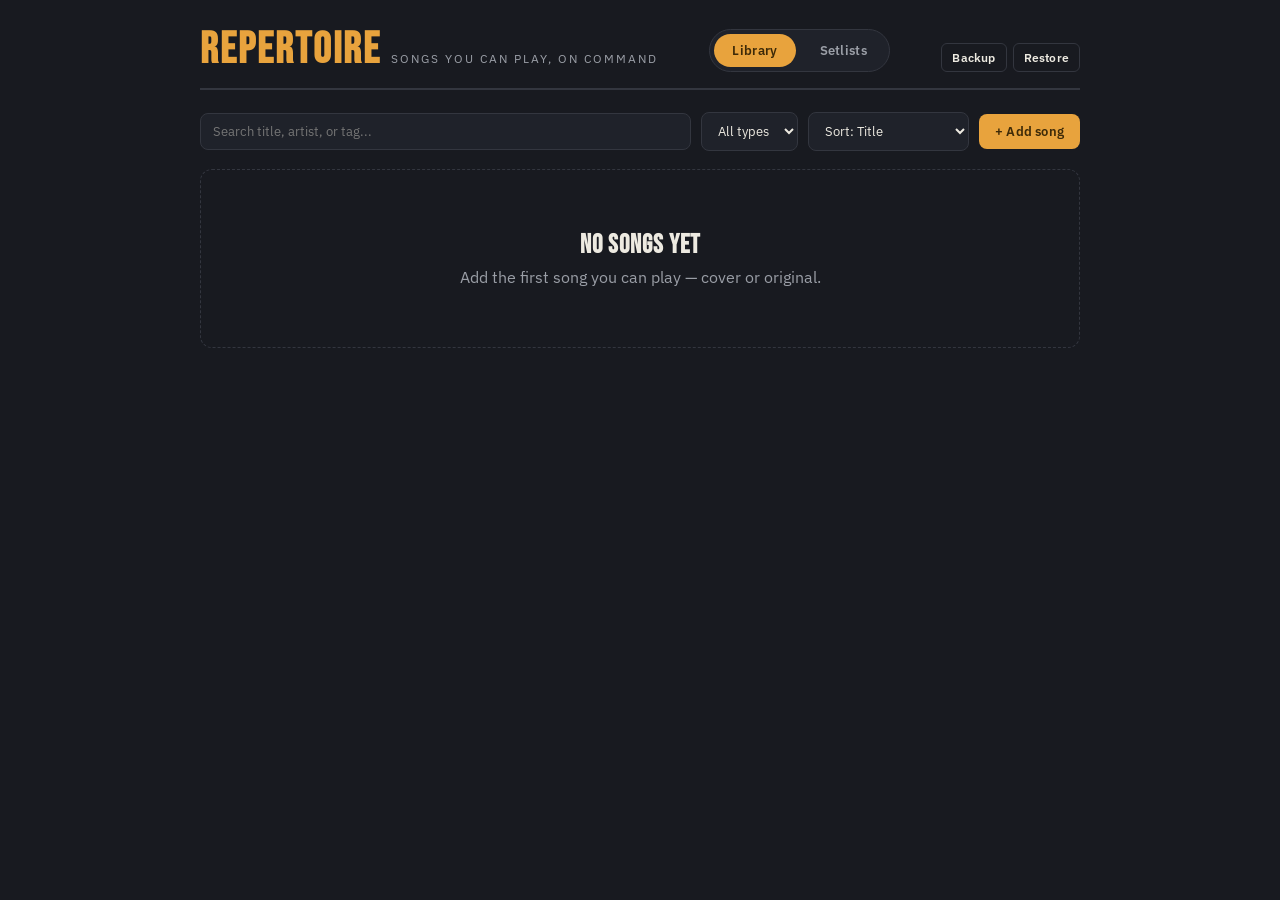
==== repertoire-app/index.html @ e0772010 "added app created with Claude setlist/repetoire tracking app" ====
<!DOCTYPE html>
<html lang="en">
<head>
<meta charset="UTF-8">
<meta name="viewport" content="width=device-width, initial-scale=1.0">
<title>Repertoire</title>
<link rel="manifest" href="manifest.json">
<meta name="theme-color" content="#181A20">
<link rel="apple-touch-icon" href="icon-192.png">
<meta name="apple-mobile-web-app-capable" content="yes">
<meta name="apple-mobile-web-app-status-bar-style" content="black-translucent">
<meta name="apple-mobile-web-app-title" content="Repertoire">
<link rel="preconnect" href="https://fonts.googleapis.com">
<link href="https://fonts.googleapis.com/css2?family=Bebas+Neue&family=IBM+Plex+Sans:wght@400;500;600;700&family=IBM+Plex+Mono:wght@500&display=swap" rel="stylesheet">
<style>
  :root{
    --bg:#181A20;
    --panel:#1F222A;
    --paper:#ECE4D3;
    --paper-line:#D8CDB4;
    --ink:#26221B;
    --ink-soft:#5B5346;
    --amber:#E8A33D;
    --amber-ink:#3D2A08;
    --red:#C2453A;
    --orange:#D9822B;
    --teal:#3E7C74;
    --green:#4F8F63;
    --line:#33363F;
    --line-soft:#2A2D35;
    --text:#EDEAE1;
    --text-dim:#9A9EA6;
    --radius:10px;
  }
  *{box-sizing:border-box;}
  body{
    margin:0;
    background:var(--bg);
    color:var(--text);
    font-family:'IBM Plex Sans',system-ui,sans-serif;
    -webkit-font-smoothing:antialiased;
  }
  .app{max-width:920px;margin:0 auto;padding:28px 20px 80px;}

  /* ---------- Header ---------- */
  header.top{
    display:flex;align-items:flex-end;justify-content:space-between;
    margin-bottom:22px;flex-wrap:wrap;gap:14px;
    border-bottom:2px solid var(--line);
    padding-bottom:16px;
  }
  .brand{display:flex;align-items:baseline;gap:10px;}
  .brand h1{
    font-family:'Bebas Neue',sans-serif;
    font-size:44px;
    letter-spacing:2px;
    margin:0;
    color:var(--amber);
    line-height:1;
  }
  .brand span.sub{
    font-size:12px;
    letter-spacing:2px;
    text-transform:uppercase;
    color:var(--text-dim);
  }
  nav.tabs{display:flex;gap:6px;background:var(--panel);padding:4px;border-radius:999px;border:1px solid var(--line);}
  nav.tabs button{
    border:none;background:transparent;color:var(--text-dim);
    font-family:'IBM Plex Sans';font-weight:600;font-size:13px;
    padding:8px 18px;border-radius:999px;cursor:pointer;
    letter-spacing:.3px;
  }
  nav.tabs button.active{background:var(--amber);color:var(--amber-ink);}

  /* ---------- Toolbar ---------- */
  .toolbar{
    display:flex;gap:10px;flex-wrap:wrap;align-items:center;margin-bottom:18px;
  }
  .toolbar input[type=text], .toolbar select{
    background:var(--panel);border:1px solid var(--line);color:var(--text);
    padding:9px 12px;border-radius:8px;font-family:'IBM Plex Sans';font-size:13px;
  }
  .toolbar input[type=text]{flex:1;min-width:160px;}
  .toolbar select{cursor:pointer;}
  .btn{
    border:none;cursor:pointer;font-family:'IBM Plex Sans';font-weight:600;font-size:13px;
    padding:9px 16px;border-radius:8px;letter-spacing:.2px;
  }
  .btn-primary{background:var(--amber);color:var(--amber-ink);}
  .btn-primary:hover{background:#f0ad4e;}
  .btn-ghost{background:transparent;border:1px solid var(--line);color:var(--text);}
  .btn-ghost:hover{border-color:var(--text-dim);}
  .btn-danger{background:transparent;border:1px solid var(--red);color:var(--red);}
  .btn-danger:hover{background:rgba(194,69,58,.12);}
  .btn-sm{padding:6px 10px;font-size:12px;border-radius:6px;}
  .btn-icon{
    border:none;background:transparent;color:var(--text-dim);cursor:pointer;
    padding:4px 8px;font-size:14px;border-radius:6px;
  }
  .btn-icon:hover{background:var(--line-soft);color:var(--text);}

  /* ---------- Song cards (setlist-paper look) ---------- */
  .song-card{
    background:var(--paper);color:var(--ink);
    border-radius:8px;padding:14px 16px;margin-bottom:10px;
    position:relative;
    border-left:5px solid var(--amber);
  }
  .song-card.type-original{border-left-color:var(--teal);}
  .song-row{display:flex;justify-content:space-between;align-items:flex-start;gap:14px;flex-wrap:wrap;}
  .song-title-block{min-width:200px;flex:1;}
  .song-title{font-family:'Bebas Neue';font-size:24px;letter-spacing:.5px;line-height:1;}
  .song-artist{font-size:13px;color:var(--ink-soft);margin-top:3px;}
  .song-meta{display:flex;gap:6px;margin-top:8px;flex-wrap:wrap;}
  .pill{
    font-size:10.5px;text-transform:uppercase;letter-spacing:.6px;
    padding:3px 8px;border-radius:999px;font-weight:600;
  }
  .pill-cover{background:rgba(232,163,61,.22);color:#7A4C0C;}
  .pill-original{background:rgba(62,124,116,.2);color:#1F4B44;}
  .pill-tag{background:rgba(38,34,27,.08);color:var(--ink-soft);}
  .song-actions{display:flex;gap:6px;align-items:center;flex-shrink:0;}

  /* Strength meter - signature element */
  .meter{display:flex;align-items:center;gap:10px;margin-top:10px;}
  .meter-bars{display:flex;gap:3px;}
  .meter-bar{width:16px;height:9px;border-radius:2px;opacity:.22;cursor:pointer;}
  .meter-bar.filled{opacity:1;}
  .meter-bar:nth-child(1){background:var(--red);}
  .meter-bar:nth-child(2){background:var(--orange);}
  .meter-bar:nth-child(3){background:var(--amber);}
  .meter-bar:nth-child(4){background:var(--teal);}
  .meter-bar:nth-child(5){background:var(--green);}
  .meter-label{font-size:11.5px;font-weight:600;color:var(--ink-soft);text-transform:uppercase;letter-spacing:.5px;}

  .links-row{display:flex;gap:14px;margin-top:10px;font-size:12.5px;}
  .links-row a, .links-row button.linklike{
    color:var(--ink);text-decoration:none;border-bottom:1px solid var(--ink);
    background:none;border-top:none;border-left:none;border-right:none;padding:0 0 1px;
    cursor:pointer;font-family:'IBM Plex Sans';font-weight:600;font-size:12.5px;
  }
  .lyrics-box{
    margin-top:12px;background:rgba(38,34,27,.05);border-radius:6px;padding:12px 14px;
    font-family:'IBM Plex Mono',monospace;font-size:12.5px;white-space:pre-wrap;
    max-height:260px;overflow-y:auto;line-height:1.6;
  }

  .empty{
    text-align:center;color:var(--text-dim);padding:60px 20px;
    border:1px dashed var(--line);border-radius:12px;
  }
  .empty h3{font-family:'Bebas Neue';font-size:26px;letter-spacing:1px;color:var(--text);margin:0 0 6px;}

  /* ---------- Modal ---------- */
  .overlay{
    position:fixed;inset:0;background:rgba(10,10,12,.6);
    display:flex;align-items:flex-start;justify-content:center;
    padding:40px 16px;overflow-y:auto;z-index:50;
  }
  .modal{
    background:var(--panel);border:1px solid var(--line);border-radius:12px;
    width:100%;max-width:560px;padding:24px;
  }
  .modal h2{font-family:'Bebas Neue';font-size:26px;letter-spacing:1px;margin:0 0 18px;color:var(--amber);}
  .field{margin-bottom:14px;}
  .field label{display:block;font-size:11.5px;text-transform:uppercase;letter-spacing:.6px;color:var(--text-dim);margin-bottom:5px;font-weight:600;}
  .field input[type=text], .field input[type=url], .field textarea, .field select{
    width:100%;background:var(--bg);border:1px solid var(--line);color:var(--text);
    padding:9px 11px;border-radius:7px;font-family:'IBM Plex Sans';font-size:13.5px;
  }
  .field textarea{font-family:'IBM Plex Mono',monospace;font-size:12.5px;min-height:120px;resize:vertical;}
  .type-toggle{display:flex;gap:8px;}
  .type-toggle button{
    flex:1;padding:9px;border-radius:7px;border:1px solid var(--line);background:var(--bg);
    color:var(--text-dim);cursor:pointer;font-weight:600;font-size:13px;
  }
  .type-toggle button.active-cover{background:rgba(232,163,61,.18);border-color:var(--amber);color:var(--amber);}
  .type-toggle button.active-original{background:rgba(62,124,116,.18);border-color:var(--teal);color:var(--teal);}
  .modal-actions{display:flex;justify-content:flex-end;gap:8px;margin-top:20px;}
  .row2{display:flex;gap:12px;}
  .row2>div{flex:1;}

  /* ---------- Setlists ---------- */
  .setlist-card{
    background:var(--panel);border:1px solid var(--line);border-radius:10px;
    padding:16px 18px;margin-bottom:10px;display:flex;justify-content:space-between;
    align-items:center;flex-wrap:wrap;gap:10px;cursor:pointer;
  }
  .setlist-card:hover{border-color:var(--amber);}
  .setlist-card h3{font-family:'Bebas Neue';font-size:22px;letter-spacing:.5px;margin:0;color:var(--text);}
  .setlist-card .count{font-size:12px;color:var(--text-dim);margin-top:3px;}

  .setlist-detail-header{display:flex;justify-content:space-between;align-items:center;margin-bottom:16px;flex-wrap:wrap;gap:10px;}
  .setlist-detail-header h2{font-family:'Bebas Neue';font-size:32px;letter-spacing:1px;color:var(--amber);margin:0;}
  .setlist-row{
    background:var(--paper);color:var(--ink);border-radius:8px;padding:10px 14px;
    display:flex;align-items:center;gap:12px;margin-bottom:8px;
  }
  .setlist-row .num{font-family:'Bebas Neue';font-size:20px;color:var(--ink-soft);width:26px;}
  .setlist-row .info{flex:1;min-width:0;}
  .setlist-row .info .t{font-weight:600;font-size:14.5px;}
  .setlist-row .info .a{font-size:12px;color:var(--ink-soft);}
  .add-song-row{display:flex;gap:8px;margin-top:16px;}
  .add-song-row select{flex:1;}

  @media print{
    body{background:#fff;color:#000;}
    header.top, .toolbar, .setlist-detail-header .btn, .add-song-row, .btn-icon, nav.tabs, .app > .toolbar{display:none !important;}
    .setlist-row{background:#fff;border:1px solid #ccc;color:#000;}
    .setlist-detail-header h2{color:#000;}
  }
  ::-webkit-scrollbar{width:8px;}
  ::-webkit-scrollbar-thumb{background:var(--line);border-radius:4px;}
</style>
</head>
<body>
<div class="app" id="app"></div>

<script>
const STRENGTH_LABELS = ["", "Rough", "Shaky", "Solid", "Tight", "Locked In"];

let state = {
  songs: [],
  setlists: [],
  view: "library",
  activeSetlistId: null,
  search: "",
  typeFilter: "all",
  sort: "title",
  modal: null,
  loading: true
};

async function loadData(){
  try{
    const s = localStorage.getItem('repertoire_songs');
    state.songs = s ? JSON.parse(s) : [];
  }catch(e){ state.songs = []; }
  try{
    const sl = localStorage.getItem('repertoire_setlists');
    state.setlists = sl ? JSON.parse(sl) : [];
  }catch(e){ state.setlists = []; }
  state.loading = false;
  render();
}

async function saveSongs(){
  try{ localStorage.setItem('repertoire_songs', JSON.stringify(state.songs)); }
  catch(e){ console.error('save songs failed', e); alert('Could not save — your browser storage may be full.'); }
}
async function saveSetlists(){
  try{ localStorage.setItem('repertoire_setlists', JSON.stringify(state.setlists)); }
  catch(e){ console.error('save setlists failed', e); alert('Could not save — your browser storage may be full.'); }
}

function exportData(){
  const data = {songs: state.songs, setlists: state.setlists, exportedAt: new Date().toISOString()};
  const blob = new Blob([JSON.stringify(data, null, 2)], {type:'application/json'});
  const url = URL.createObjectURL(blob);
  const a = document.createElement('a');
  a.href = url;
  a.download = `repertoire-backup-${new Date().toISOString().slice(0,10)}.json`;
  a.click();
  URL.revokeObjectURL(url);
}

function triggerImport(){
  document.getElementById('import-file-input').click();
}

function importData(fileInput){
  const file = fileInput.files[0];
  if(!file) return;
  const reader = new FileReader();
  reader.onload = (e) => {
    try{
      const data = JSON.parse(e.target.result);
      if(!Array.isArray(data.songs) || !Array.isArray(data.setlists)) throw new Error('bad format');
      if(state.songs.length && !confirm('This will replace your current library and setlists with the imported backup. Continue?')) return;
      state.songs = data.songs;
      state.setlists = data.setlists;
      saveSongs();
      saveSetlists();
      render();
    }catch(err){
      alert("Couldn't read that file — make sure it's a Repertoire backup JSON file.");
    }
  };
  reader.readAsText(file);
  fileInput.value = '';
}

function uid(){ return Date.now().toString(36) + Math.random().toString(36).slice(2,7); }
function esc(s){ return (s||"").replace(/[&<>"']/g, c => ({'&':'&amp;','<':'&lt;','>':'&gt;','"':'&quot;',"'":'&#39;'}[c])); }

function renderMeter(strength, songId, editable){
  let bars = "";
  for(let i=1;i<=5;i++){
    bars += `<div class="meter-bar ${i<=strength?'filled':''}" ${editable?`onclick="setStrength('${songId}',${i})"`:''}></div>`;
  }
  return `<div class="meter">
    <div class="meter-bars">${bars}</div>
    <div class="meter-label">${STRENGTH_LABELS[strength] || "Unrated"}</div>
  </div>`;
}

function setStrength(id, val){
  const song = state.songs.find(s=>s.id===id);
  if(!song) return;
  song.strength = song.strength === val ? val : val;
  saveSongs();
  render();
}

function getFilteredSongs(){
  let list = [...state.songs];
  if(state.search.trim()){
    const q = state.search.toLowerCase();
    list = list.filter(s =>
      s.title.toLowerCase().includes(q) ||
      s.artist.toLowerCase().includes(q) ||
      (s.tags||[]).some(t=>t.toLowerCase().includes(q))
    );
  }
  if(state.typeFilter !== "all"){
    list = list.filter(s => s.type === state.typeFilter);
  }
  if(state.sort === "title") list.sort((a,b)=>a.title.localeCompare(b.title));
  else if(state.sort === "artist") list.sort((a,b)=>a.artist.localeCompare(b.artist));
  else if(state.sort === "strength-desc") list.sort((a,b)=>b.strength-a.strength);
  else if(state.sort === "strength-asc") list.sort((a,b)=>a.strength-b.strength);
  return list;
}

function render(){
  const app = document.getElementById('app');
  if(state.loading){
    app.innerHTML = `<div class="empty">Loading your repertoire…</div>`;
    return;
  }

  let html = `
    <header class="top">
      <div class="brand">
        <h1>REPERTOIRE</h1>
        <span class="sub">songs you can play, on command</span>
      </div>
      <nav class="tabs">
        <button class="${state.view==='library'?'active':''}" onclick="switchView('library')">Library</button>
        <button class="${state.view==='setlists'||state.view==='setlist-detail'?'active':''}" onclick="switchView('setlists')">Setlists</button>
      </nav>
      <div style="display:flex;gap:6px;">
        <button class="btn btn-ghost btn-sm" onclick="exportData()" title="Download a backup of your data">Backup</button>
        <button class="btn btn-ghost btn-sm" onclick="triggerImport()" title="Restore from a backup file">Restore</button>
        <input type="file" id="import-file-input" accept="application/json" style="display:none" onchange="importData(this)">
      </div>
    </header>
  `;

  if(state.view === 'library') html += renderLibrary();
  else if(state.view === 'setlists') html += renderSetlists();
  else if(state.view === 'setlist-detail') html += renderSetlistDetail();

  if(state.modal === 'song') html += renderSongModal();
  if(state.modal === 'setlist') html += renderSetlistModal();

  app.innerHTML = html;
}

function renderLibrary(){
  const songs = getFilteredSongs();
  let html = `
    <div class="toolbar">
      <input type="text" placeholder="Search title, artist, or tag..." value="${esc(state.search)}" oninput="state.search=this.value;render()">
      <select onchange="state.typeFilter=this.value;render()">
        <option value="all" ${state.typeFilter==='all'?'selected':''}>All types</option>
        <option value="cover" ${state.typeFilter==='cover'?'selected':''}>Covers</option>
        <option value="original" ${state.typeFilter==='original'?'selected':''}>Originals</option>
      </select>
      <select onchange="state.sort=this.value;render()">
        <option value="title" ${state.sort==='title'?'selected':''}>Sort: Title</option>
        <option value="artist" ${state.sort==='artist'?'selected':''}>Sort: Artist</option>
        <option value="strength-desc" ${state.sort==='strength-desc'?'selected':''}>Sort: Strongest first</option>
        <option value="strength-asc" ${state.sort==='strength-asc'?'selected':''}>Sort: Weakest first</option>
      </select>
      <button class="btn btn-primary" onclick="openSongModal()">+ Add song</button>
    </div>
  `;

  if(songs.length === 0){
    html += `<div class="empty"><h3>No songs yet</h3>Add the first song you can play — cover or original.</div>`;
    return html;
  }

  songs.forEach(song => {
    const tags = (song.tags||[]).map(t=>`<span class="pill pill-tag">#${esc(t)}</span>`).join('');
    html += `
      <div class="song-card type-${song.type}">
        <div class="song-row">
          <div class="song-title-block">
            <div class="song-title">${esc(song.title)}</div>
            <div class="song-artist">${esc(song.artist)}${song.key ? ' · Key of ' + esc(song.key) : ''}</div>
            <div class="song-meta">
              <span class="pill pill-${song.type}">${song.type}</span>
              ${tags}
            </div>
            ${renderMeter(song.strength, song.id, true)}
            <div class="links-row">
              ${song.tabUrl ? `<a href="${esc(song.tabUrl)}" target="_blank" rel="noopener">Tab / chords ↗</a>` : ''}
              ${song.lyrics ? `<button class="linklike" onclick="toggleLyrics('${song.id}')">${song.showLyrics? 'Hide lyrics' : 'Show lyrics'}</button>` : ''}
            </div>
            ${song.showLyrics && song.lyrics ? `<div class="lyrics-box">${esc(song.lyrics)}</div>` : ''}
          </div>
          <div class="song-actions">
            <button class="btn-icon" onclick="openSongModal('${song.id}')" title="Edit">Edit</button>
            <button class="btn-icon" onclick="deleteSong('${song.id}')" title="Delete">Delete</button>
          </div>
        </div>
      </div>
    `;
  });

  return html;
}

function toggleLyrics(id){
  const song = state.songs.find(s=>s.id===id);
  song.showLyrics = !song.showLyrics;
  render();
}

function deleteSong(id){
  if(!confirm('Remove this song from your repertoire?')) return;
  state.songs = state.songs.filter(s=>s.id!==id);
  state.setlists.forEach(sl => sl.songIds = sl.songIds.filter(sid=>sid!==id));
  saveSongs();
  saveSetlists();
  render();
}

function openSongModal(id){
  state.modal = 'song';
  state.editingSongId = id || null;
  render();
}

function renderSongModal(){
  const editing = state.editingSongId ? state.songs.find(s=>s.id===state.editingSongId) : null;
  const d = editing || {title:'',artist:'',type:'cover',strength:1,tabUrl:'',lyrics:'',tags:[],key:''};
  return `
    <div class="overlay" onclick="if(event.target===this) closeModal()">
      <div class="modal">
        <h2>${editing ? 'Edit song' : 'Add a song'}</h2>
        <div class="field">
          <label>Title</label>
          <input type="text" id="f-title" value="${esc(d.title)}" placeholder="Wonderwall">
        </div>
        <div class="row2">
          <div class="field">
            <label>Artist</label>
            <input type="text" id="f-artist" value="${esc(d.artist)}" placeholder="Oasis">
          </div>
          <div class="field">
            <label>Key (optional)</label>
            <input type="text" id="f-key" value="${esc(d.key)}" placeholder="G">
          </div>
        </div>
        <div class="field">
          <label>Type</label>
          <div class="type-toggle">
            <button type="button" id="btn-cover" class="${d.type==='cover'?'active-cover':''}" onclick="setModalType('cover')">Cover</button>
            <button type="button" id="btn-original" class="${d.type==='original'?'active-original':''}" onclick="setModalType('original')">Original</button>
          </div>
        </div>
        <div class="field">
          <label>How well do you know it?</label>
          ${renderMeter(d.strength, 'modal', false).replace(/onclick="[^"]*"/g,'').replace(/meter-bar /g, 'meter-bar clickable ')}
          <div id="modal-meter" style="margin-top:6px;">
            ${[1,2,3,4,5].map(i=>`<button type="button" class="btn-sm btn-ghost" style="margin-right:4px;${d.strength===i?'border-color:var(--amber);color:var(--amber);':''}" onclick="setModalStrength(${i})">${i}</button>`).join('')} <span id="modal-strength-label" style="font-size:12px;color:var(--text-dim);">${STRENGTH_LABELS[d.strength]}</span>
          </div>
        </div>
        <div class="field">
          <label>Tags (comma separated)</label>
          <input type="text" id="f-tags" value="${esc((d.tags||[]).join(', '))}" placeholder="rock, 90s, singalong">
        </div>
        <div class="field">
          <label>Tab / chords link</label>
          <input type="url" id="f-taburl" value="${esc(d.tabUrl)}" placeholder="https://...">
        </div>
        <div class="field">
          <label>Lyrics (optional)</label>
          <textarea id="f-lyrics" placeholder="Paste lyrics or chord chart here...">${esc(d.lyrics)}</textarea>
        </div>
        <div class="modal-actions">
          <button class="btn btn-ghost" onclick="closeModal()">Cancel</button>
          <button class="btn btn-primary" onclick="saveSongForm()">Save song</button>
        </div>
      </div>
    </div>
  `;
}

let modalType = null;
let modalStrength = null;

function setModalType(t){
  modalType = t;
  document.getElementById('btn-cover').className = t==='cover' ? 'active-cover' : '';
  document.getElementById('btn-original').className = t==='original' ? 'active-original' : '';
}
function setModalStrength(v){
  modalStrength = v;
  document.getElementById('modal-strength-label').textContent = STRENGTH_LABELS[v];
  const btns = document.querySelectorAll('#modal-meter .btn-sm');
  btns.forEach((b,i)=>{ b.style.borderColor = (i+1===v) ? 'var(--amber)' : ''; b.style.color = (i+1===v) ? 'var(--amber)' : ''; });
}

function saveSongForm(){
  const title = document.getElementById('f-title').value.trim();
  if(!title){ alert('Give the song a title.'); return; }
  const artist = document.getElementById('f-artist').value.trim();
  const key = document.getElementById('f-key').value.trim();
  const tags = document.getElementById('f-tags').value.split(',').map(t=>t.trim()).filter(Boolean);
  const tabUrl = document.getElementById('f-taburl').value.trim();
  const lyrics = document.getElementById('f-lyrics').value;
  const editing = state.editingSongId ? state.songs.find(s=>s.id===state.editingSongId) : null;
  const type = modalType || (editing ? editing.type : 'cover');
  const strength = modalStrength || (editing ? editing.strength : 1);

  if(editing){
    Object.assign(editing, {title, artist, key, tags, tabUrl, lyrics, type, strength});
  } else {
    state.songs.push({id: uid(), title, artist, key, tags, tabUrl, lyrics, type, strength, showLyrics:false});
  }
  saveSongs();
  modalType = null; modalStrength = null;
  closeModal();
}

function closeModal(){
  state.modal = null;
  state.editingSongId = null;
  modalType = null; modalStrength = null;
  render();
}

/* ---------- Setlists ---------- */

function switchView(v){
  state.view = v;
  state.activeSetlistId = null;
  render();
}

function renderSetlists(){
  let html = `
    <div class="toolbar">
      <div style="flex:1;"></div>
      <button class="btn btn-primary" onclick="openSetlistModal()">+ New setlist</button>
    </div>
  `;
  if(state.setlists.length === 0){
    html += `<div class="empty"><h3>No setlists yet</h3>Group songs together for a show, rehearsal, or open mic.</div>`;
    return html;
  }
  state.setlists.forEach(sl => {
    html += `
      <div class="setlist-card" onclick="openSetlist('${sl.id}')">
        <div>
          <h3>${esc(sl.name)}</h3>
          <div class="count">${sl.songIds.length} song${sl.songIds.length!==1?'s':''}</div>
        </div>
        <div class="song-actions" onclick="event.stopPropagation()">
          <button class="btn-icon" onclick="deleteSetlist('${sl.id}')">Delete</button>
        </div>
      </div>
    `;
  });
  return html;
}

function openSetlistModal(){
  state.modal = 'setlist';
  render();
}

function renderSetlistModal(){
  return `
    <div class="overlay" onclick="if(event.target===this) closeModal()">
      <div class="modal" style="max-width:420px;">
        <h2>New setlist</h2>
        <div class="field">
          <label>Name</label>
          <input type="text" id="f-setlist-name" placeholder="Sarah's Wedding — June">
        </div>
        <div class="modal-actions">
          <button class="btn btn-ghost" onclick="closeModal()">Cancel</button>
          <button class="btn btn-primary" onclick="createSetlist()">Create</button>
        </div>
      </div>
    </div>
  `;
}

function createSetlist(){
  const name = document.getElementById('f-setlist-name').value.trim();
  if(!name){ alert('Give the setlist a name.'); return; }
  const sl = {id: uid(), name, songIds: []};
  state.setlists.push(sl);
  saveSetlists();
  state.modal = null;
  state.view = 'setlist-detail';
  state.activeSetlistId = sl.id;
  render();
}

function deleteSetlist(id){
  if(!confirm('Delete this setlist? Songs stay in your library.')) return;
  state.setlists = state.setlists.filter(s=>s.id!==id);
  saveSetlists();
  render();
}

function openSetlist(id){
  state.view = 'setlist-detail';
  state.activeSetlistId = id;
  render();
}

function renderSetlistDetail(){
  const sl = state.setlists.find(s=>s.id===state.activeSetlistId);
  if(!sl){ state.view='setlists'; return renderSetlists(); }

  let html = `
    <div class="setlist-detail-header">
      <div>
        <button class="btn btn-ghost btn-sm" onclick="switchView('setlists')">&larr; Back</button>
      </div>
      <h2>${esc(sl.name)}</h2>
      <button class="btn btn-ghost" onclick="window.print()">Print</button>
    </div>
  `;

  if(sl.songIds.length === 0){
    html += `<div class="empty"><h3>Empty setlist</h3>Add songs from your library below.</div>`;
  } else {
    sl.songIds.forEach((sid, idx) => {
      const song = state.songs.find(s=>s.id===sid);
      if(!song) return;
      html += `
        <div class="setlist-row">
          <div class="num">${idx+1}</div>
          <div class="info">
            <div class="t">${esc(song.title)}</div>
            <div class="a">${esc(song.artist)}</div>
          </div>
          ${renderMeter(song.strength, song.id, false)}
          <div class="song-actions">
            <button class="btn-icon" onclick="moveSong('${sl.id}',${idx},-1)" ${idx===0?'disabled style="opacity:.3"':''}>&uarr;</button>
            <button class="btn-icon" onclick="moveSong('${sl.id}',${idx},1)" ${idx===sl.songIds.length-1?'disabled style="opacity:.3"':''}>&darr;</button>
            <button class="btn-icon" onclick="removeFromSetlist('${sl.id}','${sid}')">Remove</button>
          </div>
        </div>
      `;
    });
  }

  const available = state.songs.filter(s => !sl.songIds.includes(s.id));
  html += `
    <div class="add-song-row">
      <select id="add-song-select">
        <option value="">${available.length ? 'Add a song from your library...' : 'All songs already added'}</option>
        ${available.map(s=>`<option value="${s.id}">${esc(s.title)} — ${esc(s.artist)}</option>`).join('')}
      </select>
      <button class="btn btn-primary" onclick="addToSetlist('${sl.id}')">Add</button>
    </div>
  `;

  return html;
}

function addToSetlist(slId){
  const sel = document.getElementById('add-song-select');
  const songId = sel.value;
  if(!songId) return;
  const sl = state.setlists.find(s=>s.id===slId);
  sl.songIds.push(songId);
  saveSetlists();
  render();
}

function removeFromSetlist(slId, songId){
  const sl = state.setlists.find(s=>s.id===slId);
  sl.songIds = sl.songIds.filter(id=>id!==songId);
  saveSetlists();
  render();
}

function moveSong(slId, idx, dir){
  const sl = state.setlists.find(s=>s.id===slId);
  const newIdx = idx + dir;
  if(newIdx < 0 || newIdx >= sl.songIds.length) return;
  [sl.songIds[idx], sl.songIds[newIdx]] = [sl.songIds[newIdx], sl.songIds[idx]];
  saveSetlists();
  render();
}

loadData();

if('serviceWorker' in navigator){
  window.addEventListener('load', () => {
    navigator.serviceWorker.register('sw.js').catch(()=>{});
  });
}
</script>
</body>
</html>
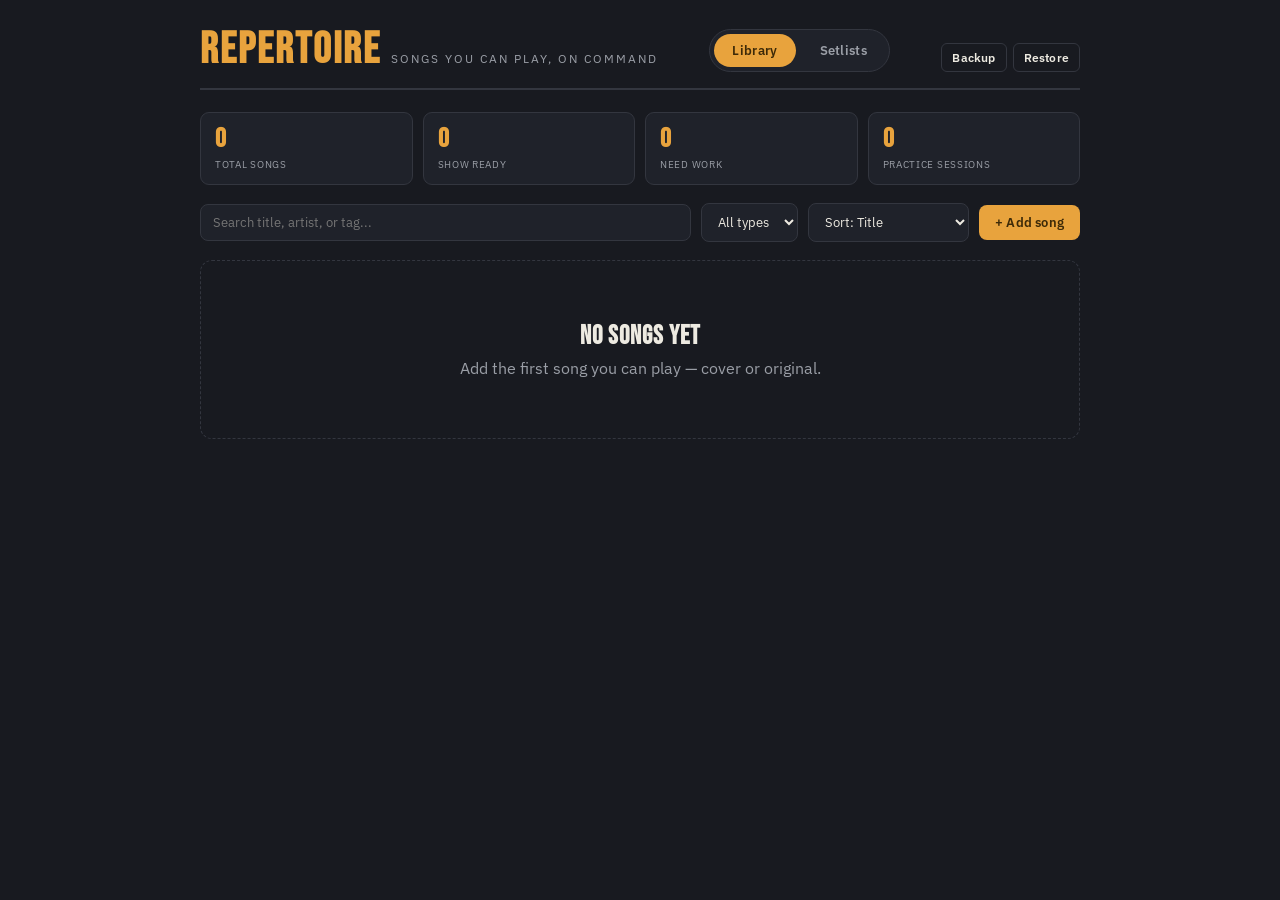
==== commit 74dd1223: "Improve Repertoire progress tracking and setlists" ====
--- a/repertoire-app/index.html
+++ b/repertoire-app/index.html
@@ -152,6 +152,13 @@
   }
   .empty h3{font-family:'Bebas Neue';font-size:26px;letter-spacing:1px;color:var(--text);margin:0 0 6px;}
 
+  .stats{display:grid;grid-template-columns:repeat(4,1fr);gap:10px;margin-bottom:18px;}
+  .stat{background:var(--panel);border:1px solid var(--line);border-radius:9px;padding:13px 14px;}
+  .stat strong{display:block;font-family:'Bebas Neue';font-size:27px;line-height:1;color:var(--amber);}
+  .stat span{display:block;margin-top:5px;color:var(--text-dim);font-size:10px;letter-spacing:.7px;text-transform:uppercase;}
+  .practice-meta{font-size:11px;color:var(--ink-soft);margin-top:8px;}
+  .needs-work{border-left-color:var(--red);}
+
   /* ---------- Modal ---------- */
   .overlay{
     position:fixed;inset:0;background:rgba(10,10,12,.6);
@@ -204,6 +211,13 @@
   .add-song-row{display:flex;gap:8px;margin-top:16px;}
   .add-song-row select{flex:1;}
 
+  @media(max-width:640px){
+    .stats{grid-template-columns:repeat(2,1fr)}
+    .app{padding:18px 12px 70px}
+    .brand{display:block}.brand h1{font-size:38px}.brand span.sub{display:block;margin-top:5px}
+    nav.tabs{width:100%}nav.tabs button{flex:1}
+    .song-actions{width:100%;justify-content:flex-end}
+  }
   @media print{
     body{background:#fff;color:#000;}
     header.top, .toolbar, .setlist-detail-header .btn, .add-song-row, .btn-icon, nav.tabs, .app > .toolbar{display:none !important;}
@@ -308,9 +322,40 @@
 function setStrength(id, val){
   const song = state.songs.find(s=>s.id===id);
   if(!song) return;
-  song.strength = song.strength === val ? val : val;
+  song.strength = val;
+  song.updatedAt = new Date().toISOString();
   saveSongs();
   render();
+}
+
+function markPracticed(id){
+  const song = state.songs.find(s=>s.id===id);
+  if(!song) return;
+  song.lastPracticed = new Date().toISOString();
+  song.practiceCount = (song.practiceCount || 0) + 1;
+  saveSongs();
+  render();
+}
+
+function dayLabel(iso){
+  if(!iso) return 'Never practiced';
+  const days = Math.floor((Date.now() - new Date(iso).getTime()) / 86400000);
+  if(days <= 0) return 'Practiced today';
+  if(days === 1) return 'Practiced yesterday';
+  return `Practiced ${days} days ago`;
+}
+
+function renderStats(){
+  const total = state.songs.length;
+  const ready = state.songs.filter(s=>(s.strength||0)>=4).length;
+  const learning = state.songs.filter(s=>(s.strength||0)<4).length;
+  const practiced = state.songs.reduce((n,s)=>n+(s.practiceCount||0),0);
+  return `<div class="stats">
+    <div class="stat"><strong>${total}</strong><span>Total songs</span></div>
+    <div class="stat"><strong>${ready}</strong><span>Show ready</span></div>
+    <div class="stat"><strong>${learning}</strong><span>Need work</span></div>
+    <div class="stat"><strong>${practiced}</strong><span>Practice sessions</span></div>
+  </div>`;
 }
 
 function getFilteredSongs(){
@@ -370,7 +415,7 @@
 
 function renderLibrary(){
   const songs = getFilteredSongs();
-  let html = `
+  let html = renderStats() + `
     <div class="toolbar">
       <input type="text" placeholder="Search title, artist, or tag..." value="${esc(state.search)}" oninput="state.search=this.value;render()">
       <select onchange="state.typeFilter=this.value;render()">
@@ -396,7 +441,7 @@
   songs.forEach(song => {
     const tags = (song.tags||[]).map(t=>`<span class="pill pill-tag">#${esc(t)}</span>`).join('');
     html += `
-      <div class="song-card type-${song.type}">
+      <div class="song-card type-${song.type} ${(song.strength||0)<3?'needs-work':''}">
         <div class="song-row">
           <div class="song-title-block">
             <div class="song-title">${esc(song.title)}</div>
@@ -406,6 +451,7 @@
               ${tags}
             </div>
             ${renderMeter(song.strength, song.id, true)}
+            <div class="practice-meta">${dayLabel(song.lastPracticed)} · ${song.practiceCount||0} session${song.practiceCount===1?'':'s'}</div>
             <div class="links-row">
               ${song.tabUrl ? `<a href="${esc(song.tabUrl)}" target="_blank" rel="noopener">Tab / chords ↗</a>` : ''}
               ${song.lyrics ? `<button class="linklike" onclick="toggleLyrics('${song.id}')">${song.showLyrics? 'Hide lyrics' : 'Show lyrics'}</button>` : ''}
@@ -413,6 +459,7 @@
             ${song.showLyrics && song.lyrics ? `<div class="lyrics-box">${esc(song.lyrics)}</div>` : ''}
           </div>
           <div class="song-actions">
+            <button class="btn btn-primary btn-sm" onclick="markPracticed('${song.id}')" title="Log a practice session">Practiced</button>
             <button class="btn-icon" onclick="openSongModal('${song.id}')" title="Edit">Edit</button>
             <button class="btn-icon" onclick="deleteSong('${song.id}')" title="Delete">Delete</button>
           </div>
@@ -569,7 +616,7 @@
       <div class="setlist-card" onclick="openSetlist('${sl.id}')">
         <div>
           <h3>${esc(sl.name)}</h3>
-          <div class="count">${sl.songIds.length} song${sl.songIds.length!==1?'s':''}</div>
+          <div class="count">${sl.songIds.length} song${sl.songIds.length!==1?'s':''}${sl.date?' · '+esc(sl.date):''}${sl.venue?' · '+esc(sl.venue):''}</div>
         </div>
         <div class="song-actions" onclick="event.stopPropagation()">
           <button class="btn-icon" onclick="deleteSetlist('${sl.id}')">Delete</button>
@@ -594,6 +641,11 @@
           <label>Name</label>
           <input type="text" id="f-setlist-name" placeholder="Sarah's Wedding — June">
         </div>
+        <div class="row2">
+          <div class="field"><label>Date (optional)</label><input type="text" id="f-setlist-date" placeholder="2026-09-12"></div>
+          <div class="field"><label>Venue (optional)</label><input type="text" id="f-setlist-venue" placeholder="The Holland Project"></div>
+        </div>
+        <div class="field"><label>Show notes</label><textarea id="f-setlist-notes" placeholder="Tuning, gear, changeovers, reminders..."></textarea></div>
         <div class="modal-actions">
           <button class="btn btn-ghost" onclick="closeModal()">Cancel</button>
           <button class="btn btn-primary" onclick="createSetlist()">Create</button>
@@ -606,7 +658,10 @@
 function createSetlist(){
   const name = document.getElementById('f-setlist-name').value.trim();
   if(!name){ alert('Give the setlist a name.'); return; }
-  const sl = {id: uid(), name, songIds: []};
+  const date = document.getElementById('f-setlist-date').value.trim();
+  const venue = document.getElementById('f-setlist-venue').value.trim();
+  const notes = document.getElementById('f-setlist-notes').value.trim();
+  const sl = {id: uid(), name, date, venue, notes, songIds: []};
   state.setlists.push(sl);
   saveSetlists();
   state.modal = null;
@@ -640,6 +695,8 @@
       <h2>${esc(sl.name)}</h2>
       <button class="btn btn-ghost" onclick="window.print()">Print</button>
     </div>
+    ${(sl.date||sl.venue)?`<div style="color:var(--text-dim);margin:-8px 0 18px;text-align:center">${esc(sl.date||'')}${sl.date&&sl.venue?' · ':''}${esc(sl.venue||'')}</div>`:''}
+    ${sl.notes?`<div class="lyrics-box" style="margin-bottom:18px;color:var(--text)">${esc(sl.notes)}</div>`:''}
   `;
 
   if(sl.songIds.length === 0){
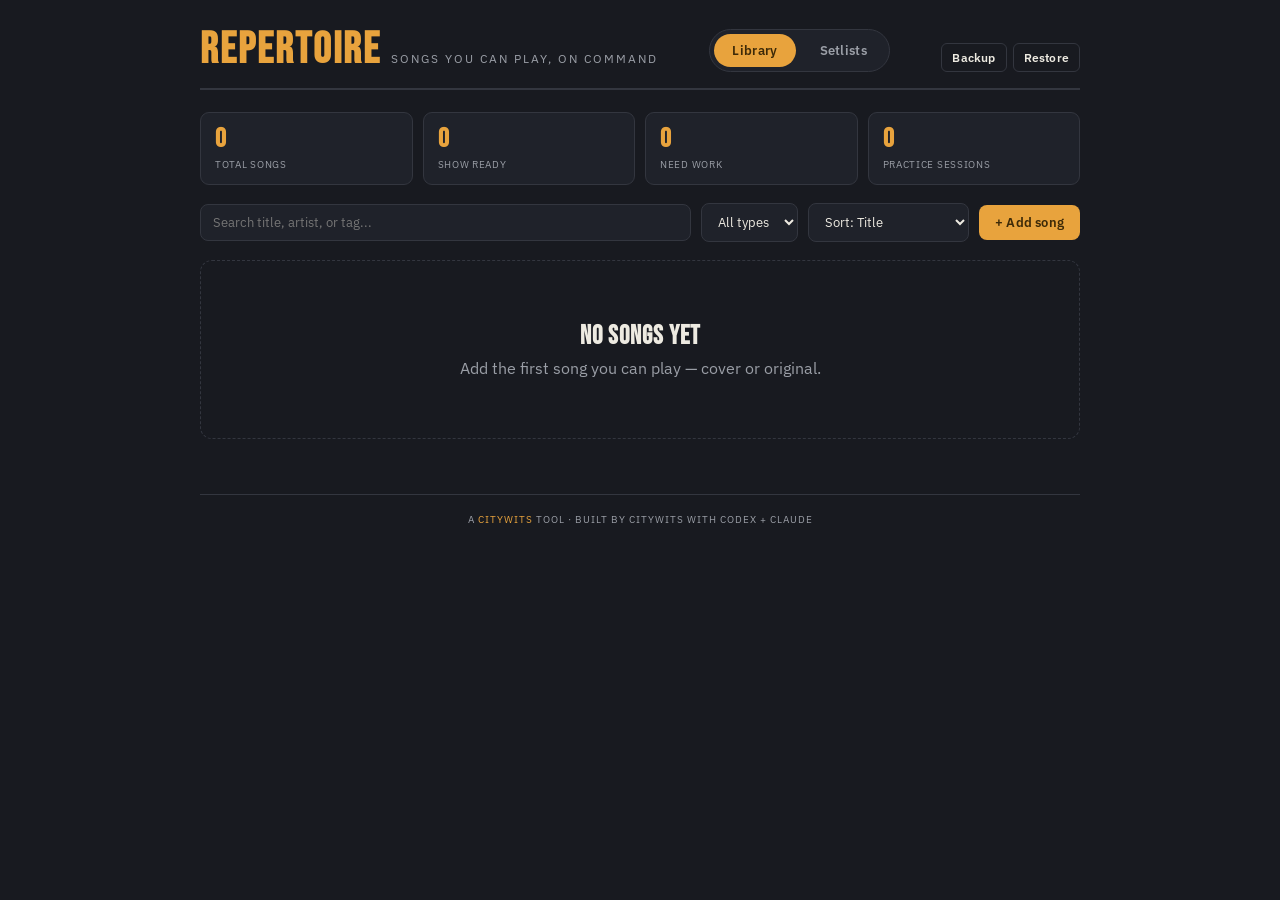
==== commit 898754ac: "Credit Citywits, Codex, and Claude in Repertoire" ====
--- a/repertoire-app/index.html
+++ b/repertoire-app/index.html
@@ -77,11 +77,11 @@
   .toolbar{
     display:flex;gap:10px;flex-wrap:wrap;align-items:center;margin-bottom:18px;
   }
-  .toolbar input[type=text], .toolbar select{
+  .toolbar input[type=text], .toolbar input[type=search], .toolbar select{
     background:var(--panel);border:1px solid var(--line);color:var(--text);
     padding:9px 12px;border-radius:8px;font-family:'IBM Plex Sans';font-size:13px;
   }
-  .toolbar input[type=text]{flex:1;min-width:160px;}
+  .toolbar input[type=text], .toolbar input[type=search]{flex:1;min-width:160px;}
   .toolbar select{cursor:pointer;}
   .btn{
     border:none;cursor:pointer;font-family:'IBM Plex Sans';font-weight:600;font-size:13px;
@@ -125,7 +125,7 @@
   /* Strength meter - signature element */
   .meter{display:flex;align-items:center;gap:10px;margin-top:10px;}
   .meter-bars{display:flex;gap:3px;}
-  .meter-bar{width:16px;height:9px;border-radius:2px;opacity:.22;cursor:pointer;}
+  .meter-bar{width:12px;height:9px;border-radius:2px;opacity:.22;cursor:pointer;}
   .meter-bar.filled{opacity:1;}
   .meter-bar:nth-child(1){background:var(--red);}
   .meter-bar:nth-child(2){background:var(--orange);}
@@ -135,6 +135,10 @@
   .meter-label{font-size:11.5px;font-weight:600;color:var(--ink-soft);text-transform:uppercase;letter-spacing:.5px;}
 
   .links-row{display:flex;gap:14px;margin-top:10px;font-size:12.5px;}
+  .resource-finder{margin:14px 0;padding:13px;border:1px solid var(--line);border-radius:8px;background:rgba(232,163,61,.06);}
+  .resource-finder p{margin:0 0 10px;color:var(--text-dim);font-size:12px;line-height:1.45;}
+  .search-buttons{display:flex;gap:7px;flex-wrap:wrap;}
+  .saved-version{display:inline-block;margin-top:7px;font-size:10.5px;font-weight:700;letter-spacing:.45px;text-transform:uppercase;color:#6b4310;background:rgba(232,163,61,.2);padding:3px 7px;border-radius:4px;}
   .links-row a, .links-row button.linklike{
     color:var(--ink);text-decoration:none;border-bottom:1px solid var(--ink);
     background:none;border-top:none;border-left:none;border-right:none;padding:0 0 1px;
@@ -158,6 +162,9 @@
   .stat span{display:block;margin-top:5px;color:var(--text-dim);font-size:10px;letter-spacing:.7px;text-transform:uppercase;}
   .practice-meta{font-size:11px;color:var(--ink-soft);margin-top:8px;}
   .needs-work{border-left-color:var(--red);}
+  .made-by{margin:55px 0 0;padding-top:18px;border-top:1px solid var(--line);text-align:center;color:var(--text-dim);font-size:10px;letter-spacing:1px;text-transform:uppercase;}
+  .made-by a{color:var(--amber);text-decoration:none;}
+  .made-by a:hover,.made-by a:focus-visible{text-decoration:underline;}
 
   /* ---------- Modal ---------- */
   .overlay{
@@ -232,7 +239,7 @@
 <div class="app" id="app"></div>
 
 <script>
-const STRENGTH_LABELS = ["", "Rough", "Shaky", "Solid", "Tight", "Locked In"];
+const STRENGTH_LABELS = ["Starting", "Learning", "Taking Shape", "Reliable", "Show Ready"];
 
 let state = {
   songs: [],
@@ -250,6 +257,9 @@
   try{
     const s = localStorage.getItem('repertoire_songs');
     state.songs = s ? JSON.parse(s) : [];
+    state.songs.forEach(song => {
+      if(typeof song.confidence !== 'number') song.confidence = Math.max(0, Math.min(100, (song.strength || 1) * 20));
+    });
   }catch(e){ state.songs = []; }
   try{
     const sl = localStorage.getItem('repertoire_setlists');
@@ -308,21 +318,34 @@
 function uid(){ return Date.now().toString(36) + Math.random().toString(36).slice(2,7); }
 function esc(s){ return (s||"").replace(/[&<>"']/g, c => ({'&':'&amp;','<':'&lt;','>':'&gt;','"':'&quot;',"'":'&#39;'}[c])); }
 
-function renderMeter(strength, songId, editable){
+function confidenceOf(song){
+  return Math.max(0, Math.min(100, Number(song.confidence ?? ((song.strength || 1) * 20))));
+}
+function confidenceLabel(value){
+  if(value < 20) return STRENGTH_LABELS[0];
+  if(value < 40) return STRENGTH_LABELS[1];
+  if(value < 65) return STRENGTH_LABELS[2];
+  if(value < 85) return STRENGTH_LABELS[3];
+  return STRENGTH_LABELS[4];
+}
+function renderMeter(confidence, songId, editable){
+  confidence = Math.max(0, Math.min(100, Number(confidence || 0)));
   let bars = "";
-  for(let i=1;i<=5;i++){
-    bars += `<div class="meter-bar ${i<=strength?'filled':''}" ${editable?`onclick="setStrength('${songId}',${i})"`:''}></div>`;
+  for(let i=1;i<=10;i++){
+    const value = i * 10;
+    bars += `<div class="meter-bar ${value<=confidence?'filled':''}" ${editable?`onclick="setConfidence('${songId}',${value})"`:''} title="Set confidence to ${value}%"></div>`;
   }
   return `<div class="meter">
     <div class="meter-bars">${bars}</div>
-    <div class="meter-label">${STRENGTH_LABELS[strength] || "Unrated"}</div>
+    <div class="meter-label">${confidence}% · ${confidenceLabel(confidence)}</div>
   </div>`;
 }
 
-function setStrength(id, val){
+function setConfidence(id, val){
   const song = state.songs.find(s=>s.id===id);
   if(!song) return;
-  song.strength = val;
+  song.confidence = val;
+  song.strength = Math.max(1, Math.ceil(val / 20));
   song.updatedAt = new Date().toISOString();
   saveSongs();
   render();
@@ -347,8 +370,8 @@
 
 function renderStats(){
   const total = state.songs.length;
-  const ready = state.songs.filter(s=>(s.strength||0)>=4).length;
-  const learning = state.songs.filter(s=>(s.strength||0)<4).length;
+  const ready = state.songs.filter(s=>confidenceOf(s)>=85).length;
+  const learning = state.songs.filter(s=>confidenceOf(s)<85).length;
   const practiced = state.songs.reduce((n,s)=>n+(s.practiceCount||0),0);
   return `<div class="stats">
     <div class="stat"><strong>${total}</strong><span>Total songs</span></div>
@@ -373,9 +396,20 @@
   }
   if(state.sort === "title") list.sort((a,b)=>a.title.localeCompare(b.title));
   else if(state.sort === "artist") list.sort((a,b)=>a.artist.localeCompare(b.artist));
-  else if(state.sort === "strength-desc") list.sort((a,b)=>b.strength-a.strength);
-  else if(state.sort === "strength-asc") list.sort((a,b)=>a.strength-b.strength);
+  else if(state.sort === "strength-desc") list.sort((a,b)=>confidenceOf(b)-confidenceOf(a));
+  else if(state.sort === "strength-asc") list.sort((a,b)=>confidenceOf(a)-confidenceOf(b));
   return list;
+}
+
+function filterSongCards(value){
+  state.search = value;
+  const query = value.trim().toLowerCase();
+  document.querySelectorAll('.song-card[data-search]').forEach(card => {
+    card.style.display = !query || card.dataset.search.includes(query) ? '' : 'none';
+  });
+  const visible = [...document.querySelectorAll('.song-card[data-search]')].some(card => card.style.display !== 'none');
+  const noResults = document.getElementById('search-empty');
+  if(noResults) noResults.style.display = visible ? 'none' : '';
 }
 
 function render(){
@@ -407,6 +441,8 @@
   else if(state.view === 'setlists') html += renderSetlists();
   else if(state.view === 'setlist-detail') html += renderSetlistDetail();
 
+  html += `<footer class="made-by">A <a href="../">Citywits</a> tool · Built by Citywits with Codex + Claude</footer>`;
+
   if(state.modal === 'song') html += renderSongModal();
   if(state.modal === 'setlist') html += renderSetlistModal();
 
@@ -417,7 +453,7 @@
   const songs = getFilteredSongs();
   let html = renderStats() + `
     <div class="toolbar">
-      <input type="text" placeholder="Search title, artist, or tag..." value="${esc(state.search)}" oninput="state.search=this.value;render()">
+      <input id="library-search" type="search" placeholder="Search title, artist, or tag..." value="${esc(state.search)}" oninput="filterSongCards(this.value)" autocomplete="off">
       <select onchange="state.typeFilter=this.value;render()">
         <option value="all" ${state.typeFilter==='all'?'selected':''}>All types</option>
         <option value="cover" ${state.typeFilter==='cover'?'selected':''}>Covers</option>
@@ -440,8 +476,9 @@
 
   songs.forEach(song => {
     const tags = (song.tags||[]).map(t=>`<span class="pill pill-tag">#${esc(t)}</span>`).join('');
+    const searchText = esc([song.title,song.artist,...(song.tags||[])].join(' ').toLowerCase());
     html += `
-      <div class="song-card type-${song.type} ${(song.strength||0)<3?'needs-work':''}">
+      <div class="song-card type-${song.type} ${confidenceOf(song)<40?'needs-work':''}" data-search="${searchText}">
         <div class="song-row">
           <div class="song-title-block">
             <div class="song-title">${esc(song.title)}</div>
@@ -450,12 +487,15 @@
               <span class="pill pill-${song.type}">${song.type}</span>
               ${tags}
             </div>
-            ${renderMeter(song.strength, song.id, true)}
+            ${renderMeter(confidenceOf(song), song.id, true)}
             <div class="practice-meta">${dayLabel(song.lastPracticed)} · ${song.practiceCount||0} session${song.practiceCount===1?'':'s'}</div>
             <div class="links-row">
-              ${song.tabUrl ? `<a href="${esc(song.tabUrl)}" target="_blank" rel="noopener">Tab / chords ↗</a>` : ''}
+              ${song.tabUrl ? `<a href="${esc(song.tabUrl)}" target="_blank" rel="noopener">My chosen tab ↗</a>` : ''}
+              ${song.lyricsUrl ? `<a href="${esc(song.lyricsUrl)}" target="_blank" rel="noopener">Lyrics online ↗</a>` : ''}
+              ${song.tutorialUrl ? `<a href="${esc(song.tutorialUrl)}" target="_blank" rel="noopener">Tutorial ↗</a>` : ''}
               ${song.lyrics ? `<button class="linklike" onclick="toggleLyrics('${song.id}')">${song.showLyrics? 'Hide lyrics' : 'Show lyrics'}</button>` : ''}
             </div>
+            ${song.versionNote ? `<span class="saved-version">${esc(song.versionNote)}</span>` : ''}
             ${song.showLyrics && song.lyrics ? `<div class="lyrics-box">${esc(song.lyrics)}</div>` : ''}
           </div>
           <div class="song-actions">
@@ -468,6 +508,8 @@
     `;
   });
 
+  html += `<div class="empty" id="search-empty" style="display:none"><h3>No matches</h3>Try another title, artist, or tag.</div>`;
+
   return html;
 }
 
@@ -494,7 +536,8 @@
 
 function renderSongModal(){
   const editing = state.editingSongId ? state.songs.find(s=>s.id===state.editingSongId) : null;
-  const d = editing || {title:'',artist:'',type:'cover',strength:1,tabUrl:'',lyrics:'',tags:[],key:''};
+  const d = editing || {title:'',artist:'',type:'cover',confidence:20,tabUrl:'',lyricsUrl:'',tutorialUrl:'',versionNote:'',lyrics:'',tags:[],key:''};
+  const currentConfidence = editing ? confidenceOf(editing) : 20;
   return `
     <div class="overlay" onclick="if(event.target===this) closeModal()">
       <div class="modal">
@@ -521,20 +564,37 @@
           </div>
         </div>
         <div class="field">
-          <label>How well do you know it?</label>
-          ${renderMeter(d.strength, 'modal', false).replace(/onclick="[^"]*"/g,'').replace(/meter-bar /g, 'meter-bar clickable ')}
-          <div id="modal-meter" style="margin-top:6px;">
-            ${[1,2,3,4,5].map(i=>`<button type="button" class="btn-sm btn-ghost" style="margin-right:4px;${d.strength===i?'border-color:var(--amber);color:var(--amber);':''}" onclick="setModalStrength(${i})">${i}</button>`).join('')} <span id="modal-strength-label" style="font-size:12px;color:var(--text-dim);">${STRENGTH_LABELS[d.strength]}</span>
-          </div>
+          <label>Confidence: <strong id="confidence-value">${currentConfidence}%</strong> · <span id="modal-strength-label">${confidenceLabel(currentConfidence)}</span></label>
+          <input type="range" id="f-confidence" min="0" max="100" step="5" value="${currentConfidence}" oninput="setModalConfidence(this.value)" style="width:100%;accent-color:var(--amber)">
         </div>
         <div class="field">
           <label>Tags (comma separated)</label>
           <input type="text" id="f-tags" value="${esc((d.tags||[]).join(', '))}" placeholder="rock, 90s, singalong">
         </div>
-        <div class="field">
-          <label>Tab / chords link</label>
-          <input type="url" id="f-taburl" value="${esc(d.tabUrl)}" placeholder="https://...">
-        </div>
+        <div class="resource-finder">
+          <p><strong>Find your version.</strong> These open normal search results using the title and artist above. Compare them, then paste the winner into the matching field below.</p>
+          <div class="search-buttons">
+            <button type="button" class="btn btn-ghost btn-sm" onclick="searchResource('tabs')">Search tabs ↗</button>
+            <button type="button" class="btn btn-ghost btn-sm" onclick="searchResource('lyrics')">Search lyrics ↗</button>
+            <button type="button" class="btn btn-ghost btn-sm" onclick="searchResource('tutorial')">Search tutorials ↗</button>
+            <button type="button" class="btn btn-ghost btn-sm" onclick="searchResource('backing')">Search backing tracks ↗</button>
+          </div>
+        </div>
+        <div class="field">
+          <label>Your chosen tab / chords link</label>
+          <input type="url" id="f-taburl" value="${esc(d.tabUrl)}" placeholder="Paste the correct version here">
+        </div>
+        <div class="field">
+          <label>Version note</label>
+          <input type="text" id="f-versionnote" value="${esc(d.versionNote||'')}" placeholder="CORRECT VERSION — capo 2">
+        </div>
+        <div class="field">
+          <label>Online lyrics link</label>
+          <input type="url" id="f-lyricsurl" value="${esc(d.lyricsUrl||'')}" placeholder="https://...">
+        </div>
+        <div class="field">
+          <label>Tutorial / backing-track link</label>
+          <input type="url" id="f-tutorialurl" value="${esc(d.tutorialUrl||'')}" placeholder="https://youtube.com/..."></div>
         <div class="field">
           <label>Lyrics (optional)</label>
           <textarea id="f-lyrics" placeholder="Paste lyrics or chord chart here...">${esc(d.lyrics)}</textarea>
@@ -549,18 +609,30 @@
 }
 
 let modalType = null;
-let modalStrength = null;
+let modalConfidence = null;
 
 function setModalType(t){
   modalType = t;
   document.getElementById('btn-cover').className = t==='cover' ? 'active-cover' : '';
   document.getElementById('btn-original').className = t==='original' ? 'active-original' : '';
 }
-function setModalStrength(v){
-  modalStrength = v;
-  document.getElementById('modal-strength-label').textContent = STRENGTH_LABELS[v];
-  const btns = document.querySelectorAll('#modal-meter .btn-sm');
-  btns.forEach((b,i)=>{ b.style.borderColor = (i+1===v) ? 'var(--amber)' : ''; b.style.color = (i+1===v) ? 'var(--amber)' : ''; });
+function setModalConfidence(v){
+  modalConfidence = Number(v);
+  document.getElementById('confidence-value').textContent = `${v}%`;
+  document.getElementById('modal-strength-label').textContent = confidenceLabel(Number(v));
+}
+
+function searchResource(kind){
+  const title = document.getElementById('f-title').value.trim();
+  const artist = document.getElementById('f-artist').value.trim();
+  if(!title){ alert('Enter the song title first.'); return; }
+  const song = [artist, title].filter(Boolean).join(' ');
+  let url = '';
+  if(kind === 'tabs') url = `https://www.google.com/search?q=${encodeURIComponent(`site:ultimate-guitar.com ${song} chords tab`)}`;
+  if(kind === 'lyrics') url = `https://www.google.com/search?q=${encodeURIComponent(`${song} lyrics`)}`;
+  if(kind === 'tutorial') url = `https://www.youtube.com/results?search_query=${encodeURIComponent(`${song} guitar tutorial`)}`;
+  if(kind === 'backing') url = `https://www.youtube.com/results?search_query=${encodeURIComponent(`${song} backing track`)}`;
+  window.open(url, '_blank', 'noopener');
 }
 
 function saveSongForm(){
@@ -570,25 +642,29 @@
   const key = document.getElementById('f-key').value.trim();
   const tags = document.getElementById('f-tags').value.split(',').map(t=>t.trim()).filter(Boolean);
   const tabUrl = document.getElementById('f-taburl').value.trim();
+  const lyricsUrl = document.getElementById('f-lyricsurl').value.trim();
+  const tutorialUrl = document.getElementById('f-tutorialurl').value.trim();
+  const versionNote = document.getElementById('f-versionnote').value.trim();
   const lyrics = document.getElementById('f-lyrics').value;
   const editing = state.editingSongId ? state.songs.find(s=>s.id===state.editingSongId) : null;
   const type = modalType || (editing ? editing.type : 'cover');
-  const strength = modalStrength || (editing ? editing.strength : 1);
+  const confidence = modalConfidence ?? (editing ? confidenceOf(editing) : 20);
+  const strength = Math.max(1, Math.ceil(confidence / 20));
 
   if(editing){
-    Object.assign(editing, {title, artist, key, tags, tabUrl, lyrics, type, strength});
+    Object.assign(editing, {title, artist, key, tags, tabUrl, lyricsUrl, tutorialUrl, versionNote, lyrics, type, confidence, strength});
   } else {
-    state.songs.push({id: uid(), title, artist, key, tags, tabUrl, lyrics, type, strength, showLyrics:false});
+    state.songs.push({id: uid(), title, artist, key, tags, tabUrl, lyricsUrl, tutorialUrl, versionNote, lyrics, type, confidence, strength, showLyrics:false});
   }
   saveSongs();
-  modalType = null; modalStrength = null;
+  modalType = null; modalConfidence = null;
   closeModal();
 }
 
 function closeModal(){
   state.modal = null;
   state.editingSongId = null;
-  modalType = null; modalStrength = null;
+  modalType = null; modalConfidence = null;
   render();
 }
 
@@ -712,7 +788,7 @@
             <div class="t">${esc(song.title)}</div>
             <div class="a">${esc(song.artist)}</div>
           </div>
-          ${renderMeter(song.strength, song.id, false)}
+          ${renderMeter(confidenceOf(song), song.id, false)}
           <div class="song-actions">
             <button class="btn-icon" onclick="moveSong('${sl.id}',${idx},-1)" ${idx===0?'disabled style="opacity:.3"':''}>&uarr;</button>
             <button class="btn-icon" onclick="moveSong('${sl.id}',${idx},1)" ${idx===sl.songIds.length-1?'disabled style="opacity:.3"':''}>&darr;</button>
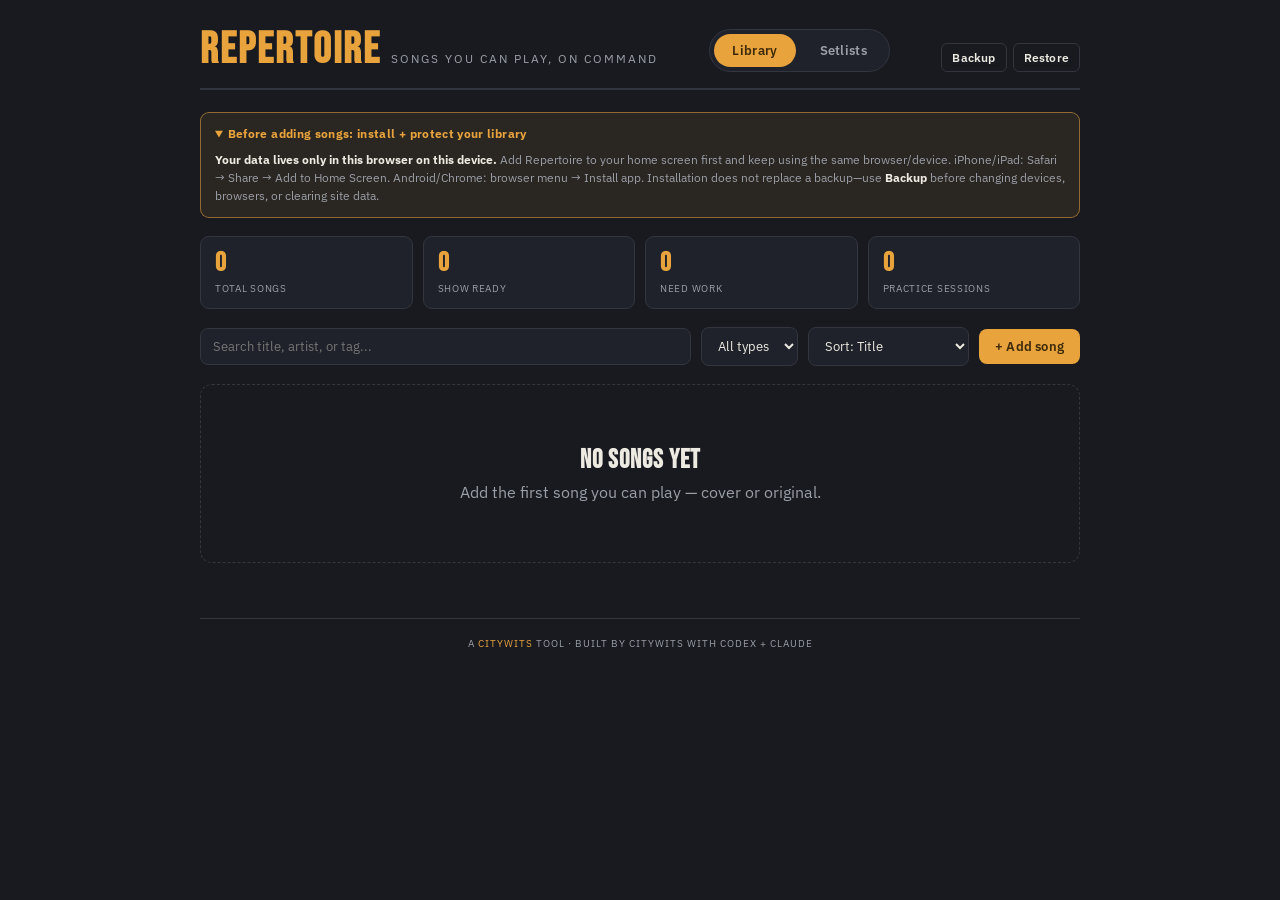
==== commit 6219c653: "Warn users about browser-only data storage" ====
--- a/repertoire-app/index.html
+++ b/repertoire-app/index.html
@@ -165,6 +165,10 @@
   .made-by{margin:55px 0 0;padding-top:18px;border-top:1px solid var(--line);text-align:center;color:var(--text-dim);font-size:10px;letter-spacing:1px;text-transform:uppercase;}
   .made-by a{color:var(--amber);text-decoration:none;}
   .made-by a:hover,.made-by a:focus-visible{text-decoration:underline;}
+  .storage-note{margin:0 0 18px;padding:12px 14px;border:1px solid rgba(232,163,61,.55);border-radius:9px;background:rgba(232,163,61,.09);color:var(--text-dim);font-size:12px;line-height:1.5;}
+  .storage-note summary{cursor:pointer;color:var(--amber);font-weight:700;letter-spacing:.35px;}
+  .storage-note p{margin:8px 0 0;}
+  .storage-note strong{color:var(--text);}
 
   /* ---------- Modal ---------- */
   .overlay{
@@ -435,6 +439,10 @@
         <input type="file" id="import-file-input" accept="application/json" style="display:none" onchange="importData(this)">
       </div>
     </header>
+    <details class="storage-note" open>
+      <summary>Before adding songs: install + protect your library</summary>
+      <p><strong>Your data lives only in this browser on this device.</strong> Add Repertoire to your home screen first and keep using the same browser/device. iPhone/iPad: Safari → Share → Add to Home Screen. Android/Chrome: browser menu → Install app. Installation does not replace a backup—use <strong>Backup</strong> before changing devices, browsers, or clearing site data.</p>
+    </details>
   `;
 
   if(state.view === 'library') html += renderLibrary();
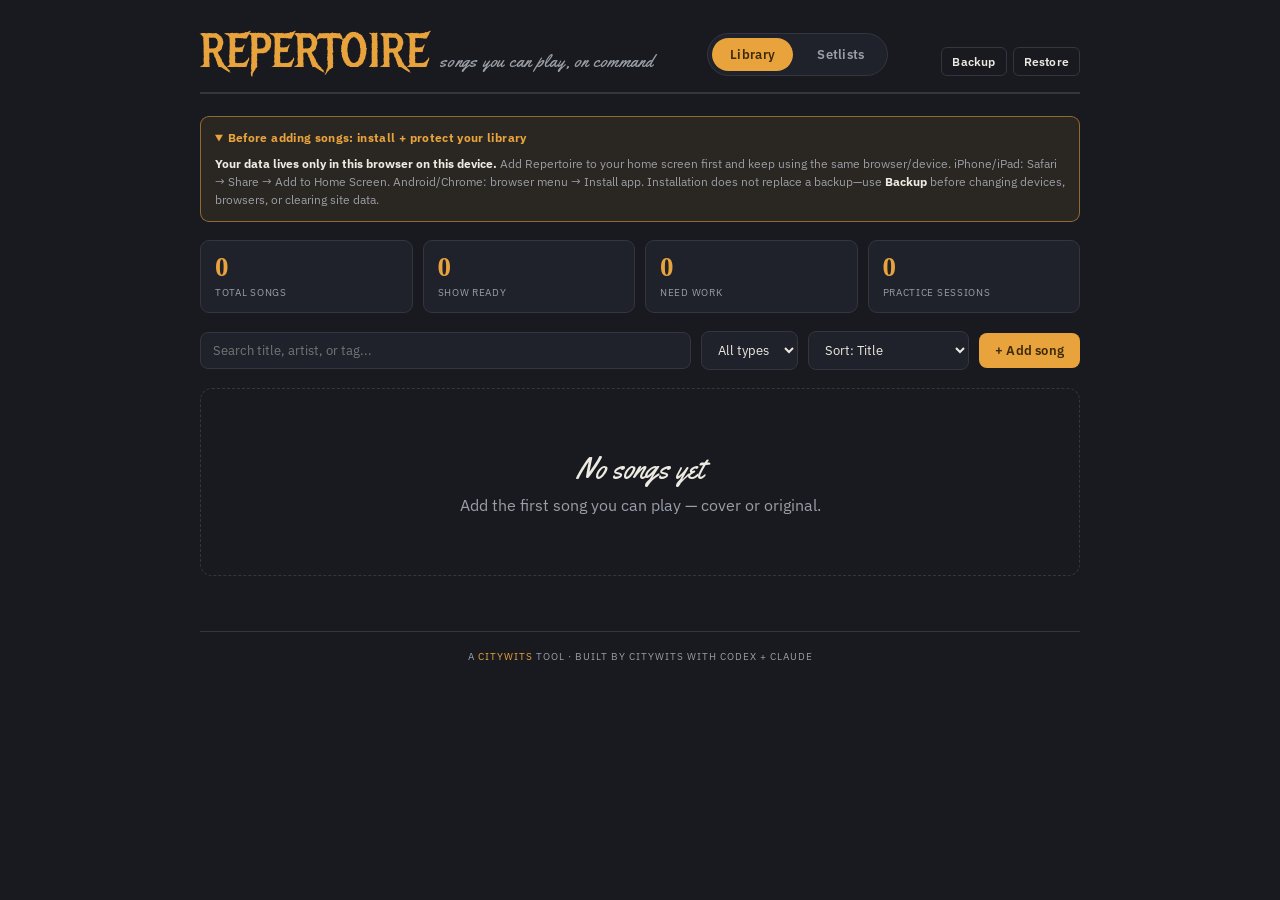
==== commit c3d66cf6: "Refine Repertoire resources, instruments, and Citywits typography" ====
--- a/repertoire-app/index.html
+++ b/repertoire-app/index.html
@@ -11,7 +11,7 @@
 <meta name="apple-mobile-web-app-status-bar-style" content="black-translucent">
 <meta name="apple-mobile-web-app-title" content="Repertoire">
 <link rel="preconnect" href="https://fonts.googleapis.com">
-<link href="https://fonts.googleapis.com/css2?family=Bebas+Neue&family=IBM+Plex+Sans:wght@400;500;600;700&family=IBM+Plex+Mono:wght@500&display=swap" rel="stylesheet">
+<link href="https://fonts.googleapis.com/css2?family=IBM+Plex+Sans:wght@400;500;600;700&family=IBM+Plex+Mono:wght@500&family=Metal+Mania&family=Yellowtail&display=swap" rel="stylesheet">
 <style>
   :root{
     --bg:#181A20;
@@ -51,17 +51,18 @@
   }
   .brand{display:flex;align-items:baseline;gap:10px;}
   .brand h1{
-    font-family:'Bebas Neue',sans-serif;
-    font-size:44px;
-    letter-spacing:2px;
+    font-family:'Metal Mania',serif;
+    font-size:48px;
+    font-weight:400;
+    letter-spacing:.5px;
     margin:0;
     color:var(--amber);
     line-height:1;
   }
   .brand span.sub{
-    font-size:12px;
-    letter-spacing:2px;
-    text-transform:uppercase;
+    font-family:'Yellowtail',cursive;
+    font-size:18px;
+    letter-spacing:.25px;
     color:var(--text-dim);
   }
   nav.tabs{display:flex;gap:6px;background:var(--panel);padding:4px;border-radius:999px;border:1px solid var(--line);}
@@ -110,7 +111,7 @@
   .song-card.type-original{border-left-color:var(--teal);}
   .song-row{display:flex;justify-content:space-between;align-items:flex-start;gap:14px;flex-wrap:wrap;}
   .song-title-block{min-width:200px;flex:1;}
-  .song-title{font-family:'Bebas Neue';font-size:24px;letter-spacing:.5px;line-height:1;}
+  .song-title{font-family:'Yellowtail',cursive;font-size:27px;letter-spacing:.15px;line-height:1;}
   .song-artist{font-size:13px;color:var(--ink-soft);margin-top:3px;}
   .song-meta{display:flex;gap:6px;margin-top:8px;flex-wrap:wrap;}
   .pill{
@@ -154,7 +155,7 @@
     text-align:center;color:var(--text-dim);padding:60px 20px;
     border:1px dashed var(--line);border-radius:12px;
   }
-  .empty h3{font-family:'Bebas Neue';font-size:26px;letter-spacing:1px;color:var(--text);margin:0 0 6px;}
+  .empty h3{font-family:'Yellowtail',cursive;font-size:29px;font-weight:400;color:var(--text);margin:0 0 6px;}
 
   .stats{display:grid;grid-template-columns:repeat(4,1fr);gap:10px;margin-bottom:18px;}
   .stat{background:var(--panel);border:1px solid var(--line);border-radius:9px;padding:13px 14px;}
@@ -180,7 +181,7 @@
     background:var(--panel);border:1px solid var(--line);border-radius:12px;
     width:100%;max-width:560px;padding:24px;
   }
-  .modal h2{font-family:'Bebas Neue';font-size:26px;letter-spacing:1px;margin:0 0 18px;color:var(--amber);}
+  .modal h2{font-family:'Yellowtail',cursive;font-size:31px;font-weight:400;margin:0 0 18px;color:var(--amber);}
   .field{margin-bottom:14px;}
   .field label{display:block;font-size:11.5px;text-transform:uppercase;letter-spacing:.6px;color:var(--text-dim);margin-bottom:5px;font-weight:600;}
   .field input[type=text], .field input[type=url], .field textarea, .field select{
@@ -206,11 +207,11 @@
     align-items:center;flex-wrap:wrap;gap:10px;cursor:pointer;
   }
   .setlist-card:hover{border-color:var(--amber);}
-  .setlist-card h3{font-family:'Bebas Neue';font-size:22px;letter-spacing:.5px;margin:0;color:var(--text);}
+  .setlist-card h3{font-family:'Yellowtail',cursive;font-size:27px;font-weight:400;margin:0;color:var(--text);}
   .setlist-card .count{font-size:12px;color:var(--text-dim);margin-top:3px;}
 
   .setlist-detail-header{display:flex;justify-content:space-between;align-items:center;margin-bottom:16px;flex-wrap:wrap;gap:10px;}
-  .setlist-detail-header h2{font-family:'Bebas Neue';font-size:32px;letter-spacing:1px;color:var(--amber);margin:0;}
+  .setlist-detail-header h2{font-family:'Yellowtail',cursive;font-size:37px;font-weight:400;color:var(--amber);margin:0;}
   .setlist-row{
     background:var(--paper);color:var(--ink);border-radius:8px;padding:10px 14px;
     display:flex;align-items:center;gap:12px;margin-bottom:8px;
@@ -490,7 +491,7 @@
         <div class="song-row">
           <div class="song-title-block">
             <div class="song-title">${esc(song.title)}</div>
-            <div class="song-artist">${esc(song.artist)}${song.key ? ' · Key of ' + esc(song.key) : ''}</div>
+            <div class="song-artist">${esc(song.artist)}${song.instrument ? ' · ' + esc(song.instrument.replace(/\b\w/g,c=>c.toUpperCase())) : ''}${song.key ? ' · Key of ' + esc(song.key) : ''}${song.tuning ? ' · ' + esc(song.tuning) : ''}</div>
             <div class="song-meta">
               <span class="pill pill-${song.type}">${song.type}</span>
               ${tags}
@@ -500,10 +501,8 @@
             <div class="links-row">
               ${song.tabUrl ? `<a href="${esc(song.tabUrl)}" target="_blank" rel="noopener">My chosen tab ↗</a>` : ''}
               ${song.lyricsUrl ? `<a href="${esc(song.lyricsUrl)}" target="_blank" rel="noopener">Lyrics online ↗</a>` : ''}
-              ${song.tutorialUrl ? `<a href="${esc(song.tutorialUrl)}" target="_blank" rel="noopener">Tutorial ↗</a>` : ''}
               ${song.lyrics ? `<button class="linklike" onclick="toggleLyrics('${song.id}')">${song.showLyrics? 'Hide lyrics' : 'Show lyrics'}</button>` : ''}
             </div>
-            ${song.versionNote ? `<span class="saved-version">${esc(song.versionNote)}</span>` : ''}
             ${song.showLyrics && song.lyrics ? `<div class="lyrics-box">${esc(song.lyrics)}</div>` : ''}
           </div>
           <div class="song-actions">
@@ -544,7 +543,7 @@
 
 function renderSongModal(){
   const editing = state.editingSongId ? state.songs.find(s=>s.id===state.editingSongId) : null;
-  const d = editing || {title:'',artist:'',type:'cover',confidence:20,tabUrl:'',lyricsUrl:'',tutorialUrl:'',versionNote:'',lyrics:'',tags:[],key:''};
+  const d = editing || {title:'',artist:'',type:'cover',confidence:20,tabUrl:'',lyricsUrl:'',instrument:'guitar',tuning:'',lyrics:'',tags:[],key:''};
   const currentConfidence = editing ? confidenceOf(editing) : 20;
   return `
     <div class="overlay" onclick="if(event.target===this) closeModal()">
@@ -579,30 +578,31 @@
           <label>Tags (comma separated)</label>
           <input type="text" id="f-tags" value="${esc((d.tags||[]).join(', '))}" placeholder="rock, 90s, singalong">
         </div>
+        <div class="row2">
+          <div class="field">
+            <label>Instrument</label>
+            <select id="f-instrument">
+              ${['guitar','acoustic guitar','bass','piano','other'].map(v=>`<option value="${v}" ${(d.instrument||'guitar')===v?'selected':''}>${v.replace(/\b\w/g,c=>c.toUpperCase())}</option>`).join('')}
+            </select>
+          </div>
+          <div class="field">
+            <label>Capo / alternate tuning</label>
+            <input type="text" id="f-tuning" value="${esc(d.tuning||'')}" placeholder="Capo 2, Drop D, DADF#AD...">
+          </div>
+        </div>
         <div class="resource-finder">
-          <p><strong>Find your version.</strong> These open normal search results using the title and artist above. Compare them, then paste the winner into the matching field below.</p>
-          <div class="search-buttons">
-            <button type="button" class="btn btn-ghost btn-sm" onclick="searchResource('tabs')">Search tabs ↗</button>
-            <button type="button" class="btn btn-ghost btn-sm" onclick="searchResource('lyrics')">Search lyrics ↗</button>
-            <button type="button" class="btn btn-ghost btn-sm" onclick="searchResource('tutorial')">Search tutorials ↗</button>
-            <button type="button" class="btn btn-ghost btn-sm" onclick="searchResource('backing')">Search backing tracks ↗</button>
-          </div>
+          <p><strong>Choose your own correct version.</strong> Search, then long-press/right-click the result you want and choose <strong>Copy Link</strong>. Return here and tap <strong>Paste copied link</strong>.</p>
         </div>
         <div class="field">
-          <label>Your chosen tab / chords link</label>
+          <label>Tab / chords link</label>
           <input type="url" id="f-taburl" value="${esc(d.tabUrl)}" placeholder="Paste the correct version here">
+          <div class="search-buttons" style="margin-top:7px"><button type="button" class="btn btn-ghost btn-sm" onclick="searchResource('tabs')">Search tabs ↗</button><button type="button" class="btn btn-ghost btn-sm" onclick="pasteLink('f-taburl')">Paste copied link</button></div>
         </div>
         <div class="field">
-          <label>Version note</label>
-          <input type="text" id="f-versionnote" value="${esc(d.versionNote||'')}" placeholder="CORRECT VERSION — capo 2">
-        </div>
-        <div class="field">
-          <label>Online lyrics link</label>
+          <label>Lyrics link</label>
           <input type="url" id="f-lyricsurl" value="${esc(d.lyricsUrl||'')}" placeholder="https://...">
-        </div>
-        <div class="field">
-          <label>Tutorial / backing-track link</label>
-          <input type="url" id="f-tutorialurl" value="${esc(d.tutorialUrl||'')}" placeholder="https://youtube.com/..."></div>
+          <div class="search-buttons" style="margin-top:7px"><button type="button" class="btn btn-ghost btn-sm" onclick="searchResource('lyrics')">Search lyrics ↗</button><button type="button" class="btn btn-ghost btn-sm" onclick="pasteLink('f-lyricsurl')">Paste copied link</button></div>
+        </div>
         <div class="field">
           <label>Lyrics (optional)</label>
           <textarea id="f-lyrics" placeholder="Paste lyrics or chord chart here...">${esc(d.lyrics)}</textarea>
@@ -635,12 +635,24 @@
   const artist = document.getElementById('f-artist').value.trim();
   if(!title){ alert('Enter the song title first.'); return; }
   const song = [artist, title].filter(Boolean).join(' ');
+  const instrument = document.getElementById('f-instrument')?.value || 'guitar';
   let url = '';
-  if(kind === 'tabs') url = `https://www.google.com/search?q=${encodeURIComponent(`site:ultimate-guitar.com ${song} chords tab`)}`;
+  if(kind === 'tabs') url = `https://www.google.com/search?q=${encodeURIComponent(`site:ultimate-guitar.com ${song} ${instrument} chords tab`)}`;
   if(kind === 'lyrics') url = `https://www.google.com/search?q=${encodeURIComponent(`${song} lyrics`)}`;
-  if(kind === 'tutorial') url = `https://www.youtube.com/results?search_query=${encodeURIComponent(`${song} guitar tutorial`)}`;
-  if(kind === 'backing') url = `https://www.youtube.com/results?search_query=${encodeURIComponent(`${song} backing track`)}`;
   window.open(url, '_blank', 'noopener');
+}
+
+async function pasteLink(fieldId){
+  const field = document.getElementById(fieldId);
+  try{
+    const text = await navigator.clipboard.readText();
+    if(!text) throw new Error('empty');
+    field.value = text.trim();
+    field.focus();
+  }catch(e){
+    const text = prompt('Paste the copied link here:');
+    if(text) field.value = text.trim();
+  }
 }
 
 function saveSongForm(){
@@ -651,8 +663,8 @@
   const tags = document.getElementById('f-tags').value.split(',').map(t=>t.trim()).filter(Boolean);
   const tabUrl = document.getElementById('f-taburl').value.trim();
   const lyricsUrl = document.getElementById('f-lyricsurl').value.trim();
-  const tutorialUrl = document.getElementById('f-tutorialurl').value.trim();
-  const versionNote = document.getElementById('f-versionnote').value.trim();
+  const instrument = document.getElementById('f-instrument').value;
+  const tuning = document.getElementById('f-tuning').value.trim();
   const lyrics = document.getElementById('f-lyrics').value;
   const editing = state.editingSongId ? state.songs.find(s=>s.id===state.editingSongId) : null;
   const type = modalType || (editing ? editing.type : 'cover');
@@ -660,9 +672,9 @@
   const strength = Math.max(1, Math.ceil(confidence / 20));
 
   if(editing){
-    Object.assign(editing, {title, artist, key, tags, tabUrl, lyricsUrl, tutorialUrl, versionNote, lyrics, type, confidence, strength});
+    Object.assign(editing, {title, artist, key, tags, tabUrl, lyricsUrl, instrument, tuning, lyrics, type, confidence, strength});
   } else {
-    state.songs.push({id: uid(), title, artist, key, tags, tabUrl, lyricsUrl, tutorialUrl, versionNote, lyrics, type, confidence, strength, showLyrics:false});
+    state.songs.push({id: uid(), title, artist, key, tags, tabUrl, lyricsUrl, instrument, tuning, lyrics, type, confidence, strength, showLyrics:false});
   }
   saveSongs();
   modalType = null; modalConfidence = null;
